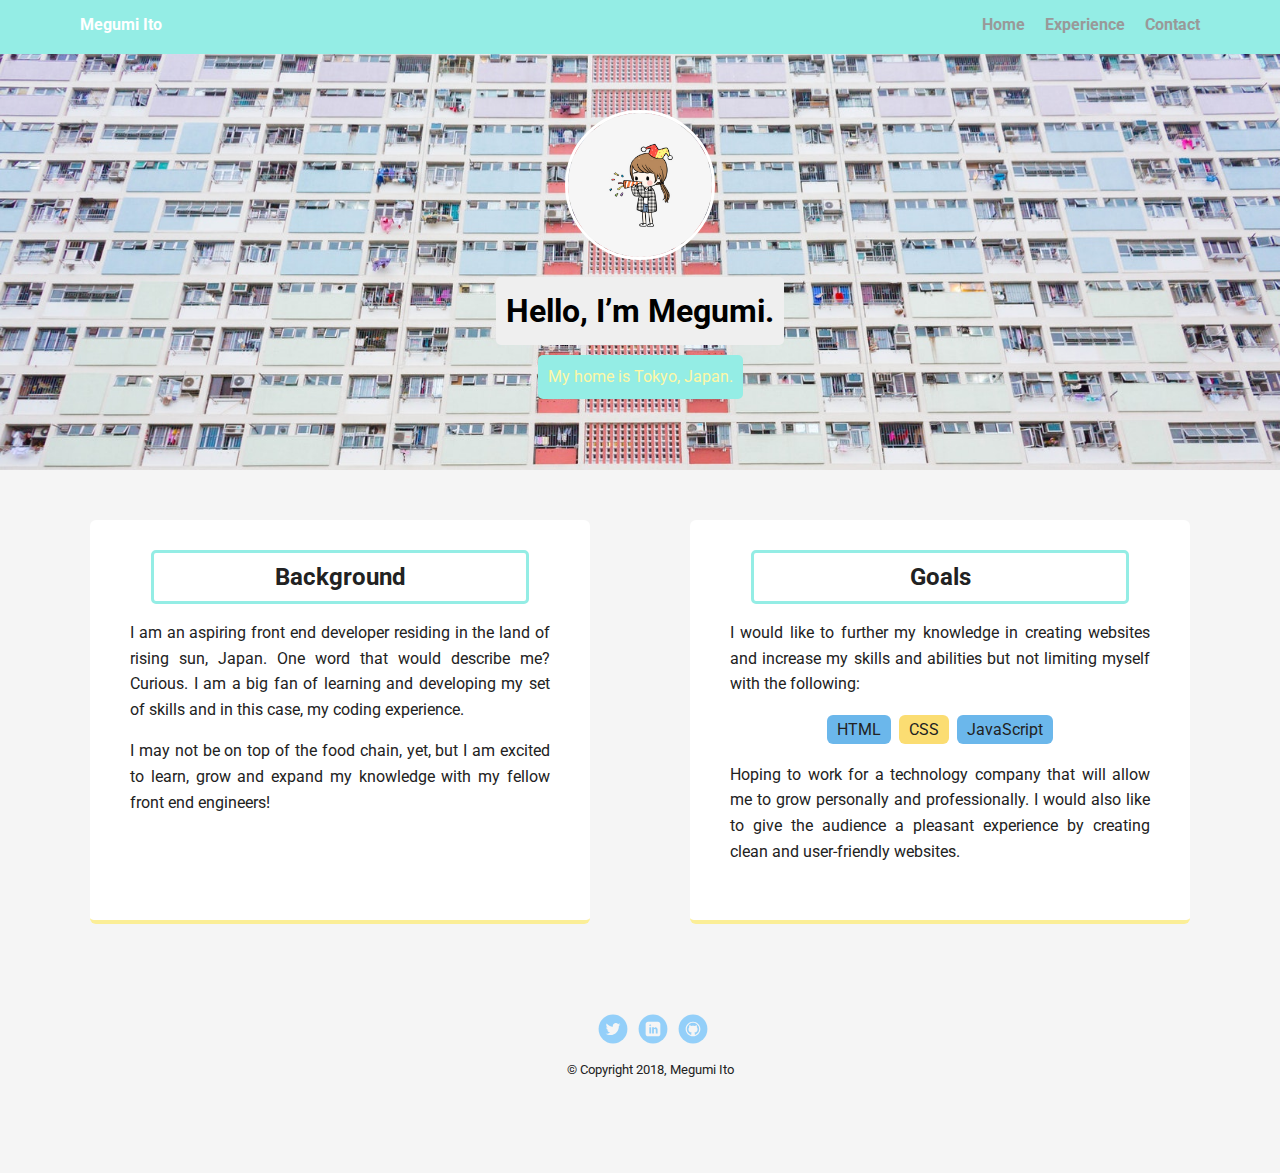
==== index.html @ 68fc2bb9 "Techdegree Project 1" ====
<!doctype html>
<html lang="en">
<head>
  <meta charset="utf-8">
  <title>Megumi Ito's Profile</title>
  <meta name="viewport" content="width=device-width, initial-scale=1.0">
  <link rel="stylesheet" href="styles.css">
  <link href="https://fonts.googleapis.com/css?family=Muli%7CRoboto:400,300,500,700,900" rel="stylesheet"></head>
  <body>

    <div class="main-nav">
        <ul class="nav">
          <li class="name">Megumi Ito</li>
          <li><a href="#">Home</a></li>
          <li><a href="experience.html">Experience</a></li>
          <li><a href="contact.html">Contact</a></li>
        </ul>
    </div>

    <header>
      <img src="images/profileimage.jpg" alt="Drawing of a girl" class="profile-image">
      <h1 class="tag name">Hello, I’m Megumi.</h1>
      <p class="tag location">My home is Tokyo, Japan.</p>
    </header>

    <main class="flex">
      <div class="card">
        <h2>Background</h2>
        <p align="justify">I am an aspiring front end developer residing in the land of rising sun, Japan. One word that would describe me? Curious. I am a big fan of learning and developing my set of skills and in this case, my coding experience. </p>
        <p align="justify">I may not be on top of the food chain, yet, but I am excited to learn, grow and expand my knowledge with my fellow front end engineers!</p>
      </div>

      <div class="card">
        <h2>Goals</h2>
        <p align="justify">I would like to further my knowledge in creating websites and increase my skills and abilities but not limiting myself with the following:</p>
        <ul class="skills">
          <li>HTML</li>
          <li>CSS</li>
          <li>JavaScript</li>
        </ul>
        <p align="justify">Hoping to work for a technology company that will allow me to grow personally and professionally. I would also like to give the audience a pleasant experience by creating clean and user-friendly websites.</p>
      </div>

    </main>
    <footer>

      <ul>
        <li><a href="https://twitter.com/itomegumeee" target="_blank" class="social twitter">Twitter</a></li>
        <li><a href="https://www.linkedin.com/in/megumi-ito-43a4a952" target="_blank" class="social linkedin">LinkedIn</a></li>
        <li><a href="https://github.com/itomegumi" target="_blank" class="social github">Github</a></li>
      </ul>

      <p class="copyright"><small>&copy; Copyright 2018, Megumi Ito</small></p>

    </footer>
  </body>
  </html>
---- styles.css ----
/* Global Layout Set-up */
* {
  box-sizing: border-box;
}

body {
  margin: 0;
  padding: 0;
  text-align: center;
  font-family: 'Roboto', sans-serif;
  color: #222;
  background: #f5f5f5;
}
/* Link Styles */

a {
  text-decoration: none;
  color: #999;
}
a:hover {
  color: #6633ff;
}

/* Section Styles */

.main-nav {
  width: 100%;
  background: #94ede5;
  min-height: 30px;
  padding: 10px;
  position: fixed;
  text-align: center;
}
.nav {
  display: flex;
  justify-content: space-around;
  font-weight: 700;
  list-style-type: none;
  margin: 0 auto;
  padding: 0;
}

.nav .name {
    display: block;
    margin-right: auto;
    color: white;
}
.nav li {
  padding: 5px 10px 10px 10px;
}
.nav a {
  transition: all .5s;
}
.nav a:hover {
  color: #fef8a7;
}

header {
  text-align: center;
  background: url('images/banner.jpeg') no-repeat top center ;
  background-size: cover;
  overflow: hidden;
  padding-top: 60px;
  width: 100%;
  height: 100%;
}

h2 {
  border-style: solid;
  text-align: center;
  border-color: #94ede5;
  width: 90%;
  padding: 10px;
  border-radius: 5px;
  margin: 10px auto;
}

header {
  line-height: 1.5;
}
header .profile-image {
  margin-top: 50px;
  width: 150px;
  height: 150px;
  border-radius: 50%;
  border: 3px solid white;
  transition: all .5s;
}
header .profile-image:hover {
  transform: scale(1.2) rotate(5deg);
}
.tag {
  background-color: #efefef;
  color: black;
  padding: 10px;
  border-radius: 5px;
  display: table;
  margin: 10px auto;
}
.location {
  background-color: #94ede5;
  color: #fef8a7;
}
.card {
  margin: 30px;
  padding: 20px 40px 40px;
  max-width: 500px;
  text-align: left;
  background: #fff;
  border-bottom: 4px solid #ccc;
  border-radius: 6px;
  border-color: #fbee97;
  transition: all .5s;
}
.card:hover {
  border-color: #78e7c2;
}

ul.skills {
  padding: 0;
  text-align: center;
}

.skills li {
  border-radius: 6px;
  display: inline-block;
  background: #fbdd72;
  color:　black;
  padding: 5px 10px;
  margin: 2px;
}

.skills li:nth-child(odd) {
  background: #6bb7eb;
}

#experience {
  padding-top: 60px;
}

a.mailto{
  color: #c7c7c7;
}

a.mailto:hover {
  color: #78e7c2;
}

footer {
  width: 100%;
  min-height: 30px;
  padding: 20px 0 40px 20px;
}

footer .copyright {
  top: -8px;
  font-size: .75em;
}

footer ul {
  list-style-type: none;
  margin: 0;
  padding: 0;
}

footer ul li {
  display: inline-block;
}

a.social {
  display: inline-block;
  text-indent: -9999px;
  margin-left: 5px;
  width: 30px;
  height: 30px;
  background-size: 30px 30px;
  opacity: .4;
  transition: all .5s;
}
a.twitter {
  background-image: url(images/twitter.svg);
}
a.linkedin {
  background-image: url(images/linkedin.svg);
}
a.github {
  background-image: url(images/github.svg);
}
a.social:hover {
  opacity: 1;
}
.clearfix {
  clear: both;
}

/* Styles for larger screens */
@media screen and (min-width: 720px) {

  .flex {
      display: -ms-flexbox;      /* TWEENER - IE 10 */
      display: flex;
      max-width: 1200px;
      -ms-flex-pack: distribute;
      justify-content: space-around;
      margin: 0 auto;
  }

  header {
    min-height: 470px;
  }

  .nav {
    max-width: 1200px;
    padding: 0 30px;
  }


  main {
    padding-top: 20px;
  }

  main p {
    line-height: 1.6em;
  }

  footer {
    font-size: 1.3em;
    max-width: 1200px;
    margin: 40px auto;
  }

}
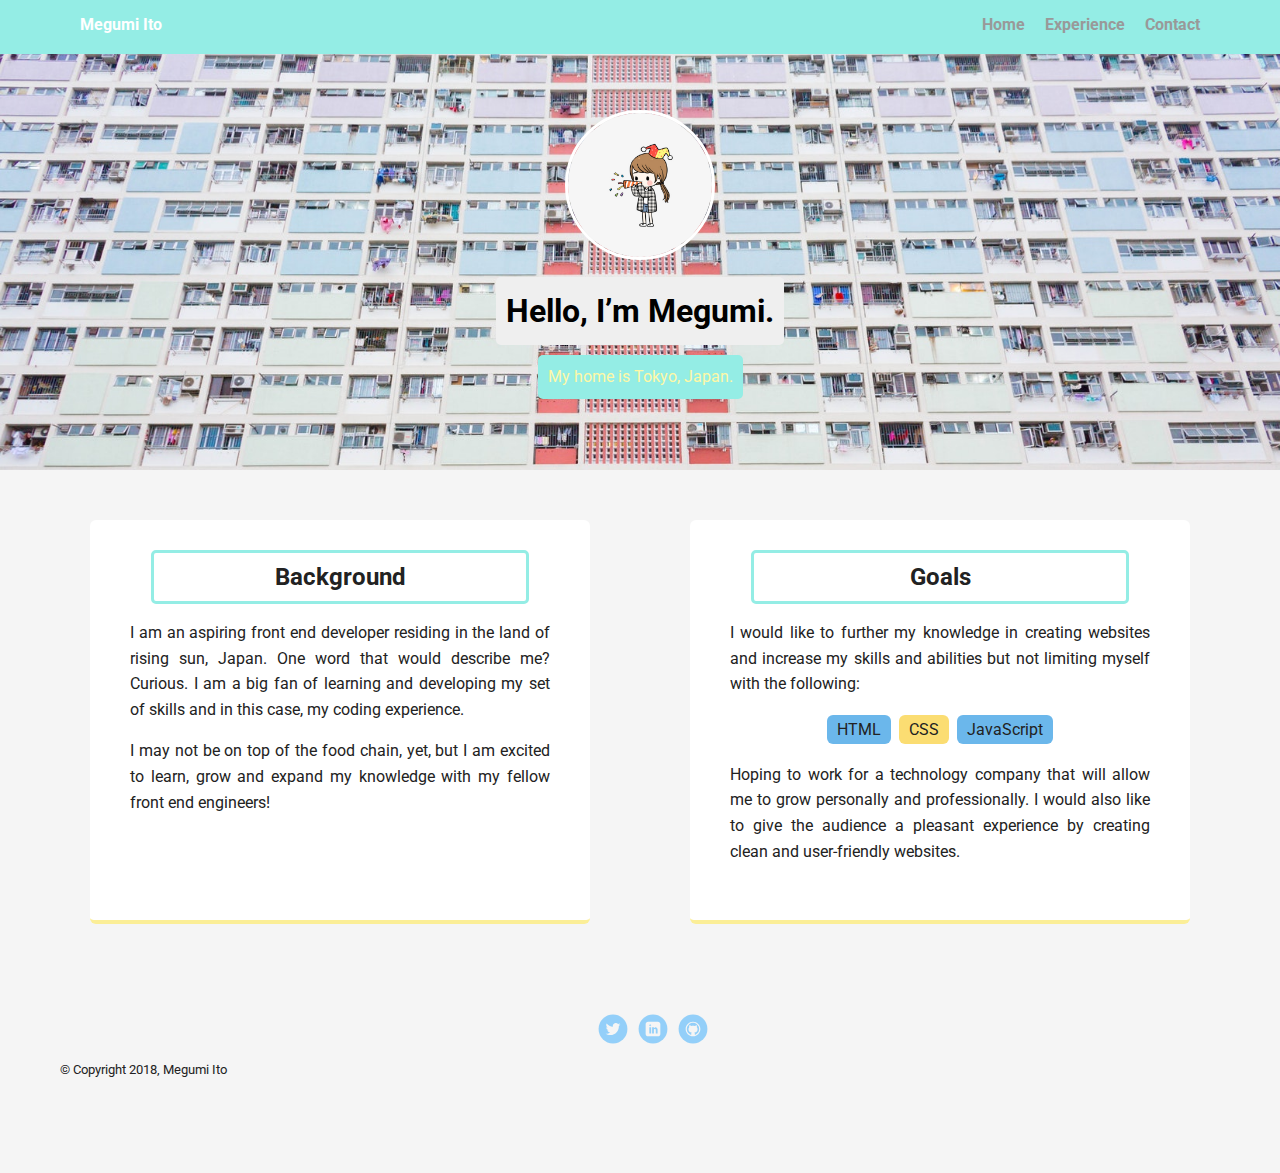
==== commit 6c6d32c1: "Changed text justification" ====
--- a/index.html
+++ b/index.html
@@ -26,19 +26,19 @@
     <main class="flex">
       <div class="card">
         <h2>Background</h2>
-        <p align="justify">I am an aspiring front end developer residing in the land of rising sun, Japan. One word that would describe me? Curious. I am a big fan of learning and developing my set of skills and in this case, my coding experience. </p>
-        <p align="justify">I may not be on top of the food chain, yet, but I am excited to learn, grow and expand my knowledge with my fellow front end engineers!</p>
+        <p>I am an aspiring front end developer residing in the land of rising sun, Japan. One word that would describe me? Curious. I am a big fan of learning and developing my set of skills and in this case, my coding experience. </p>
+        <p>I may not be on top of the food chain, yet, but I am excited to learn, grow and expand my knowledge with my fellow front end engineers!</p>
       </div>
 
       <div class="card">
         <h2>Goals</h2>
-        <p align="justify">I would like to further my knowledge in creating websites and increase my skills and abilities but not limiting myself with the following:</p>
+        <p>I would like to further my knowledge in creating websites and increase my skills and abilities but not limiting myself with the following:</p>
         <ul class="skills">
           <li>HTML</li>
           <li>CSS</li>
           <li>JavaScript</li>
         </ul>
-        <p align="justify">Hoping to work for a technology company that will allow me to grow personally and professionally. I would also like to give the audience a pleasant experience by creating clean and user-friendly websites.</p>
+        <p>Hoping to work for a technology company that will allow me to grow personally and professionally. I would also like to give the audience a pleasant experience by creating clean and user-friendly websites.</p>
       </div>
 
     </main>
--- a/styles.css
+++ b/styles.css
@@ -73,6 +73,11 @@
   padding: 10px;
   border-radius: 5px;
   margin: 10px auto;
+}
+
+p {
+  text-align: justify;
+  text-justify: inter-word;
 }
 
 header {
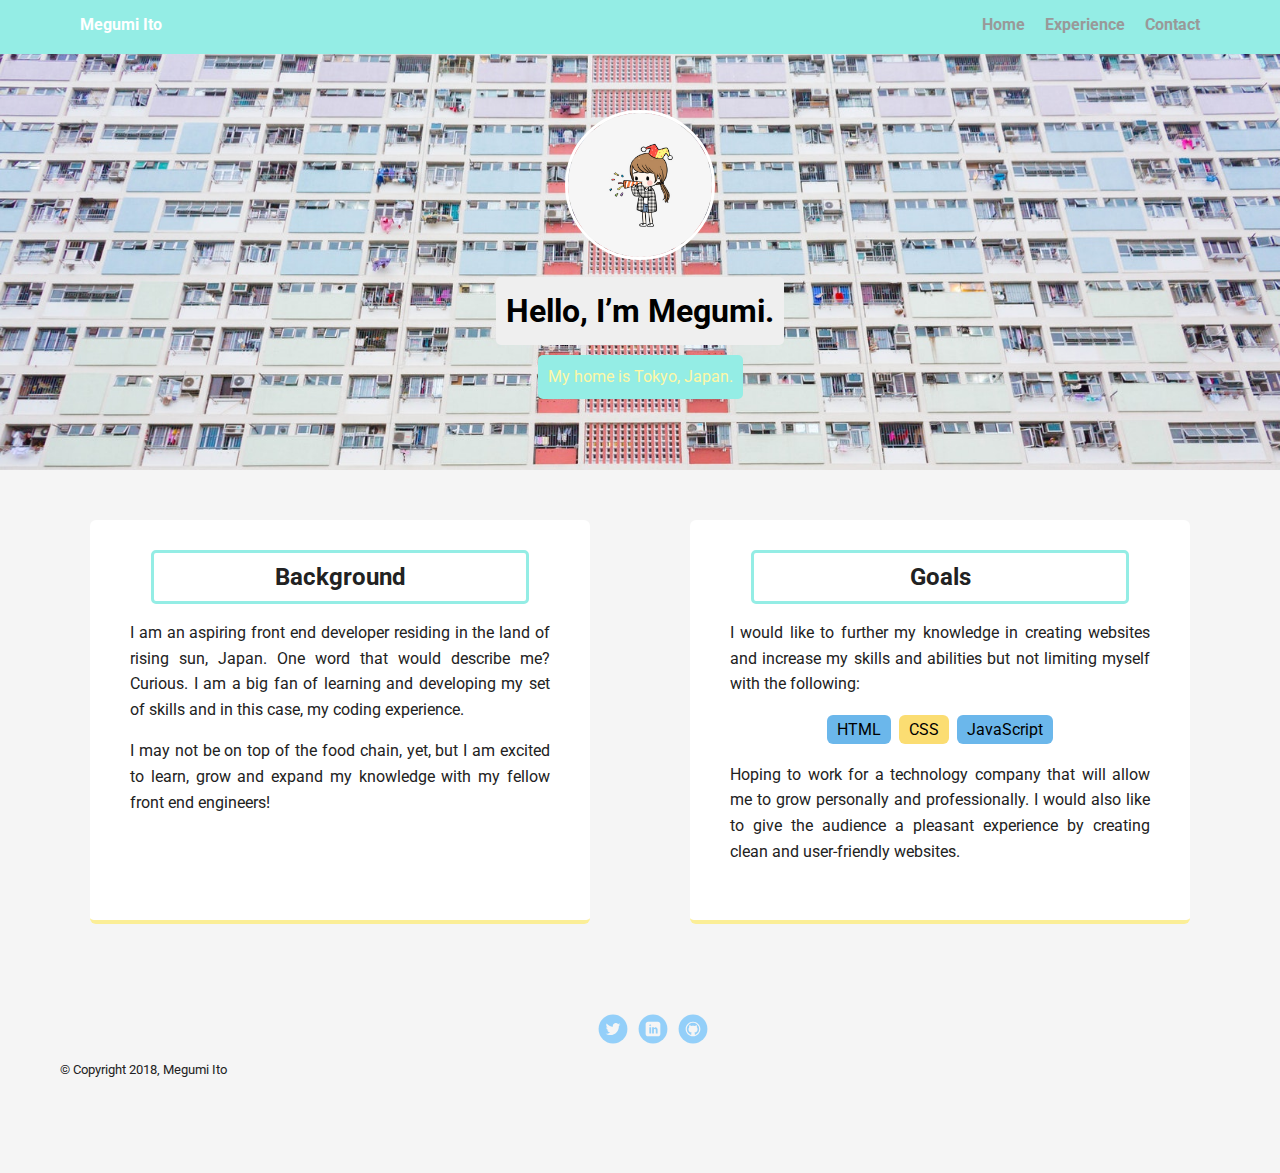
==== commit fd8ac00d: "Added new image" ====
--- a/index.html
+++ b/index.html
@@ -11,7 +11,7 @@
     <div class="main-nav">
         <ul class="nav">
           <li class="name">Megumi Ito</li>
-          <li><a href="#">Home</a></li>
+          <li><a href="index.html">Home</a></li>
           <li><a href="experience.html">Experience</a></li>
           <li><a href="contact.html">Contact</a></li>
         </ul>
--- a/styles.css
+++ b/styles.css
@@ -130,7 +130,7 @@
   border-radius: 6px;
   display: inline-block;
   background: #fbdd72;
-  color:　black;
+  color: black;
   padding: 5px 10px;
   margin: 2px;
 }
@@ -141,6 +141,11 @@
 
 #experience {
   padding-top: 60px;
+}
+
+.email-image {
+  margin: 70px 0px -50px 0px;
+  width: 30%;
 }
 
 a.mailto{
